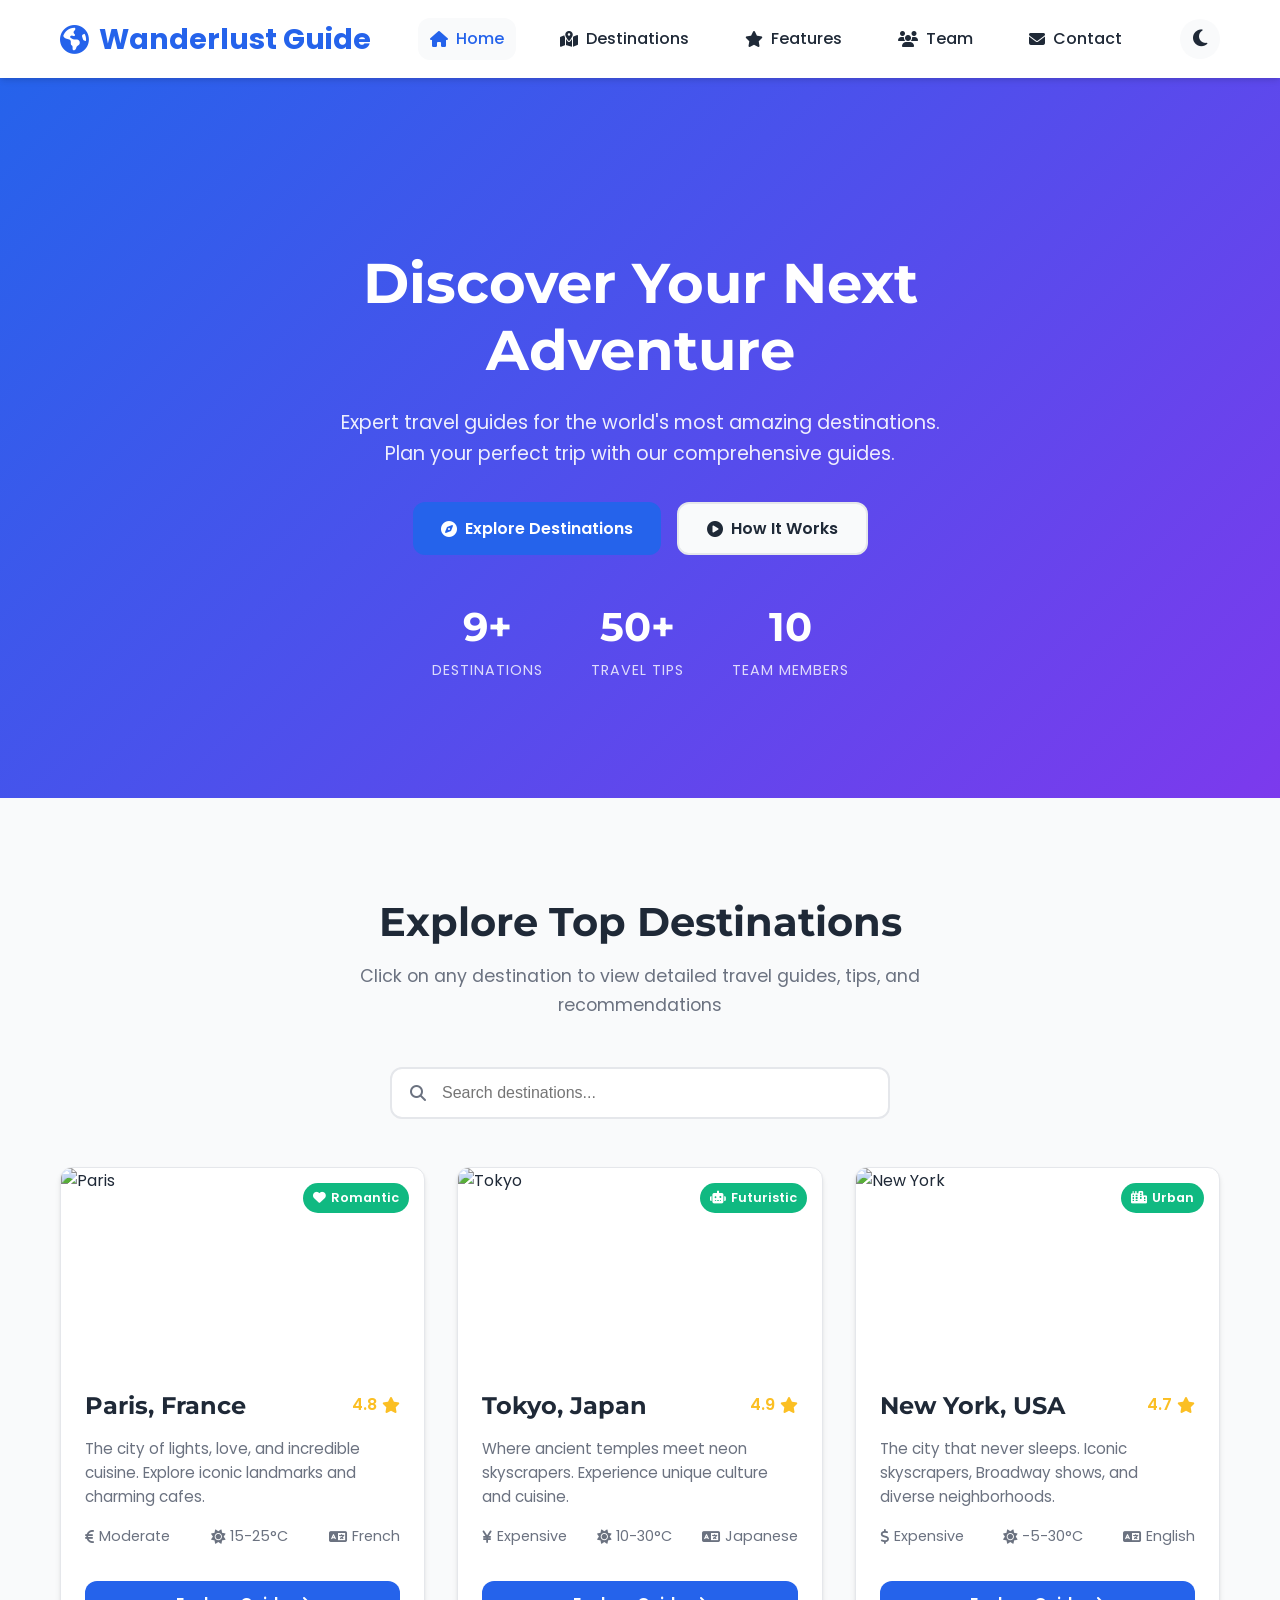
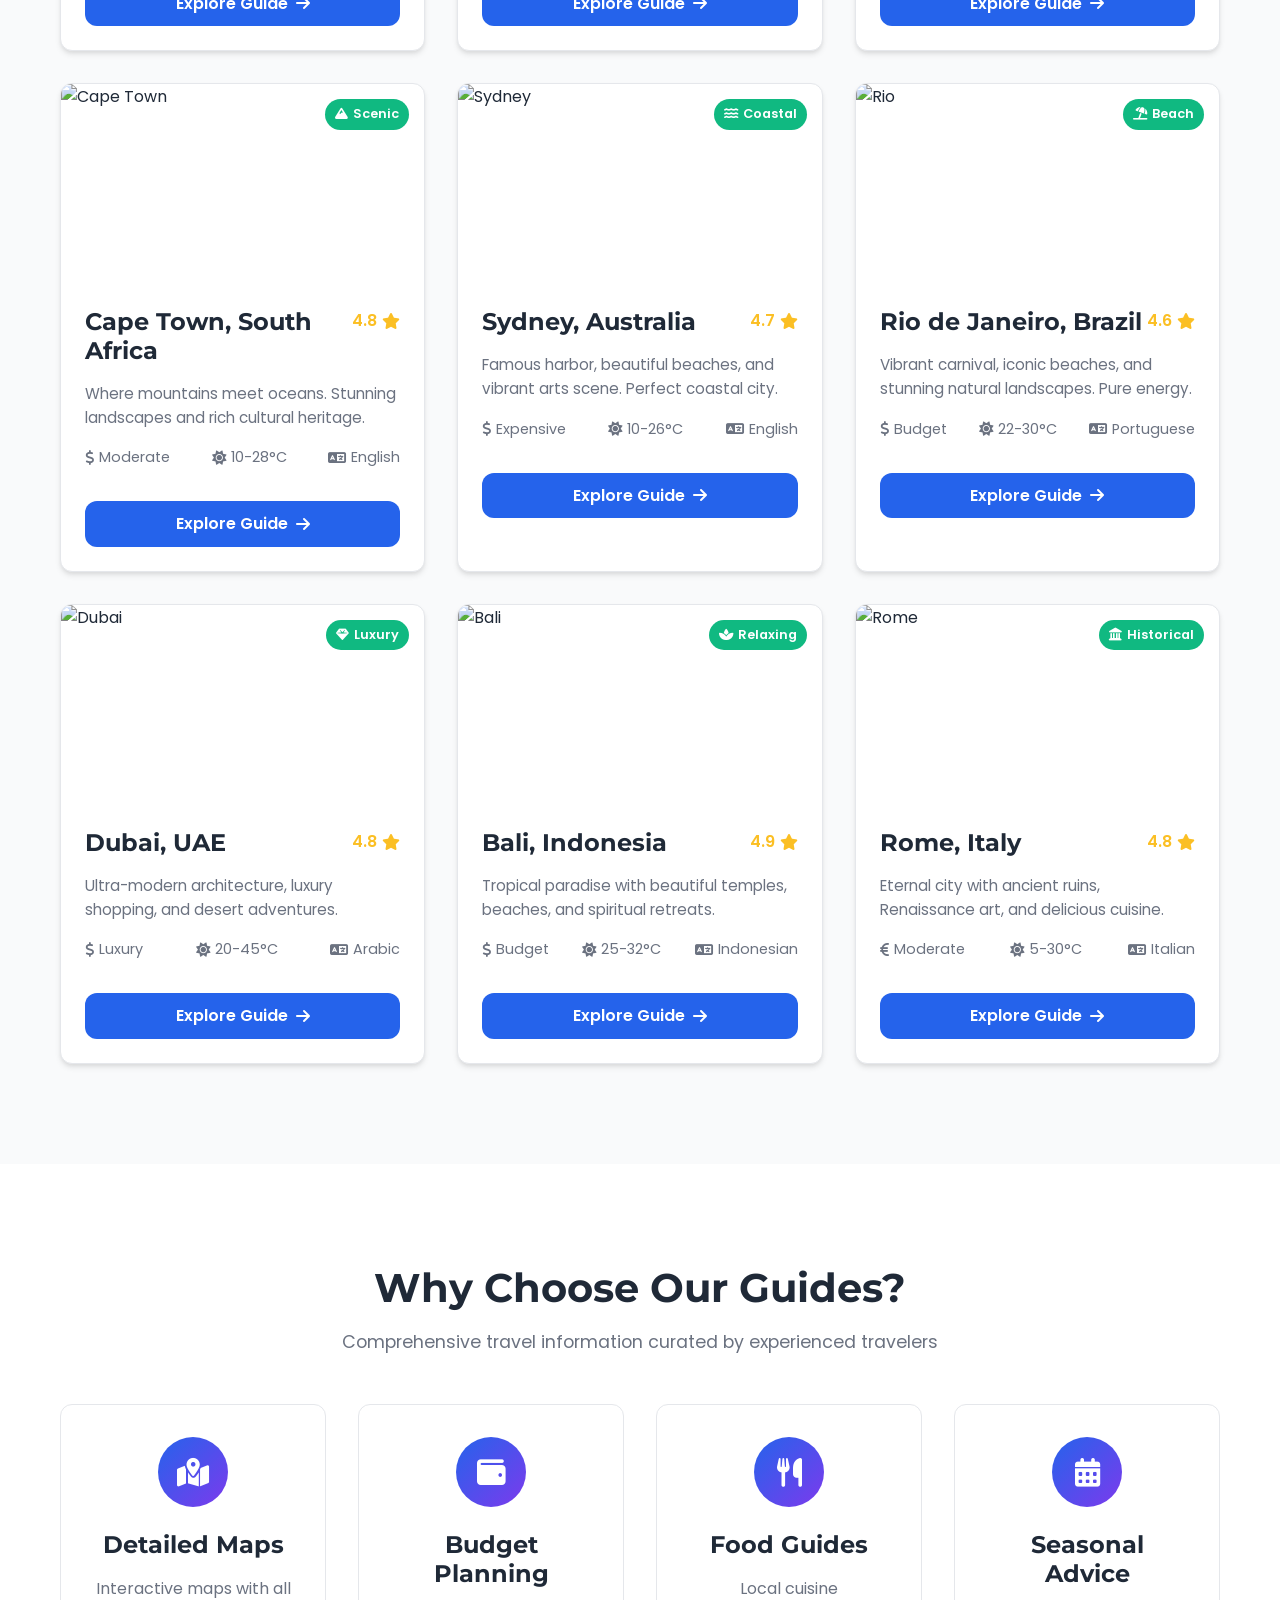
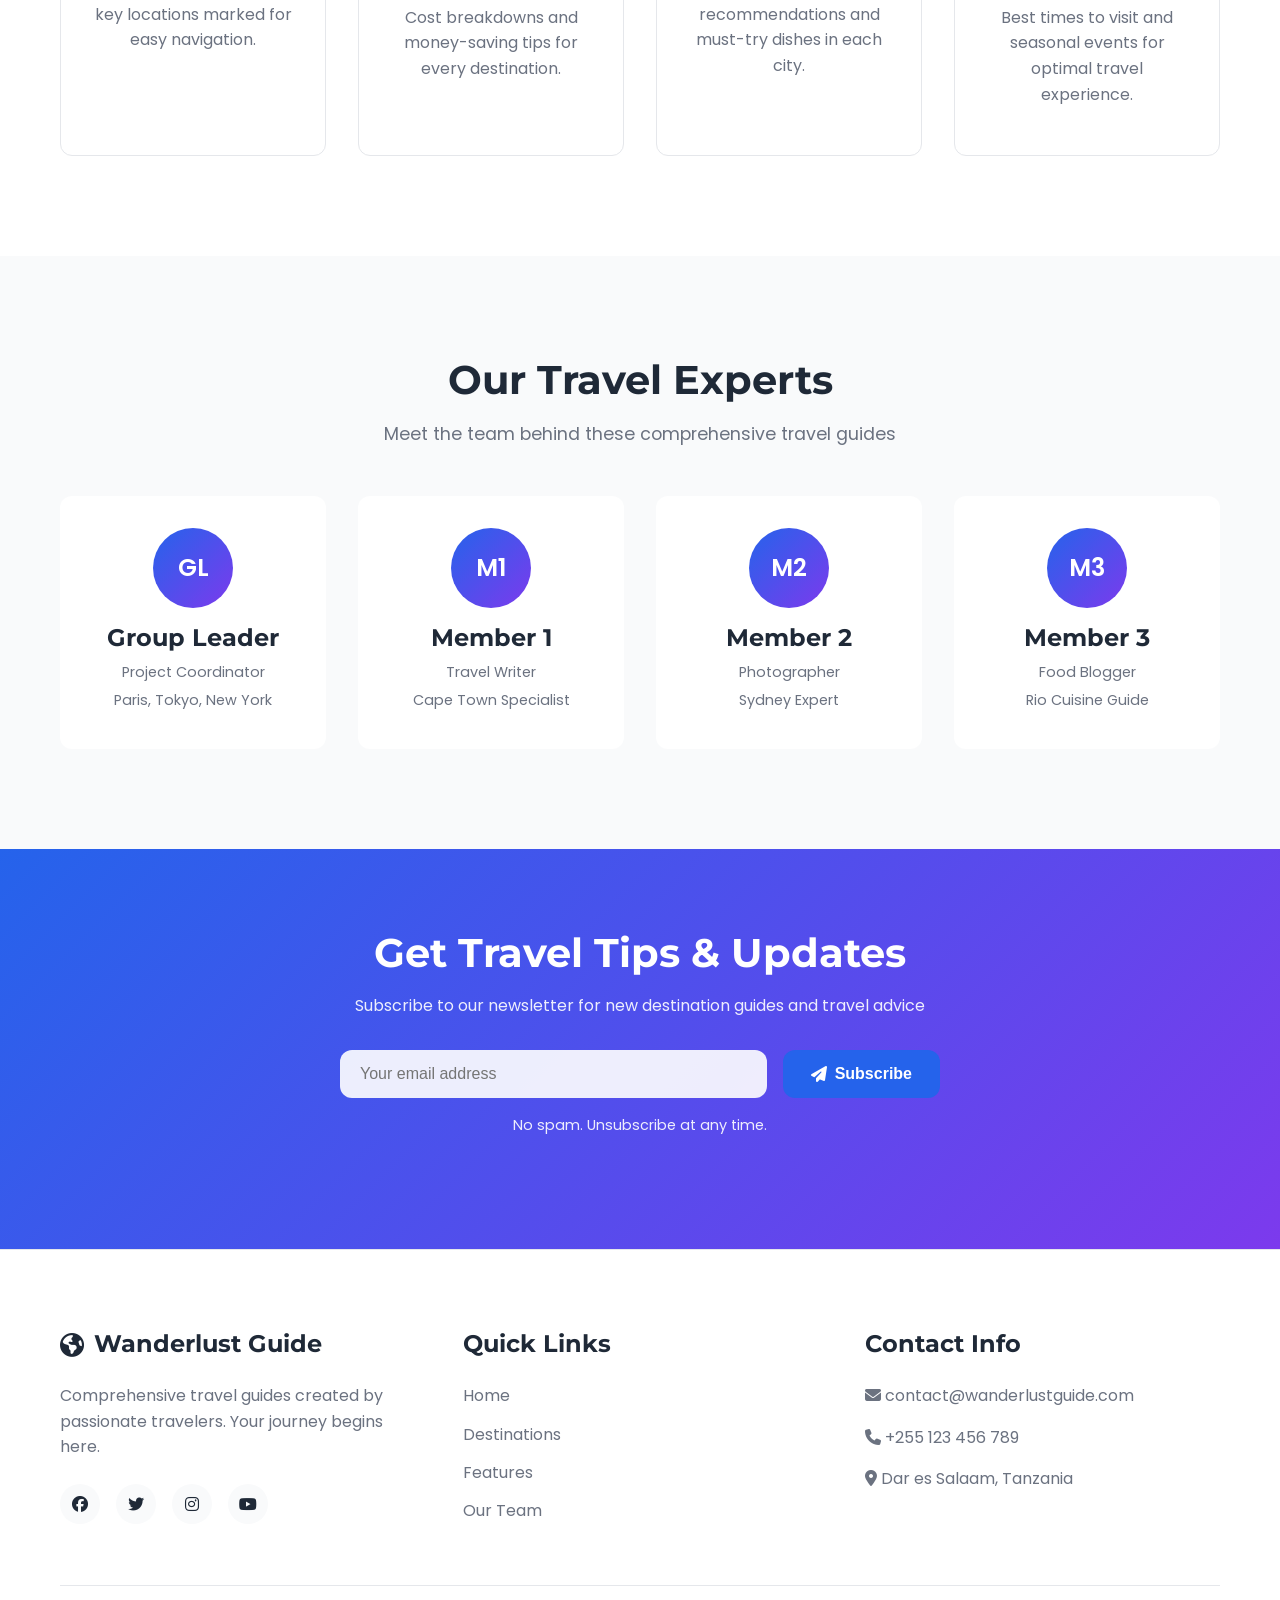
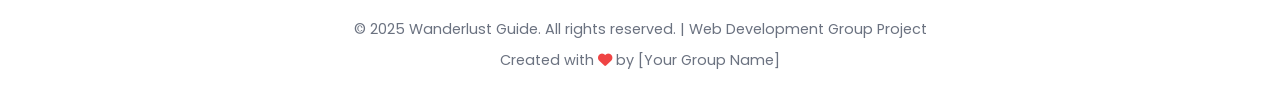
==== index.html @ 5a11998e "wonderlast guide" ====
<!DOCTYPE html>
<html lang="en">
<head>
    <meta charset="UTF-8">
    <meta name="viewport" content="width=device-width, initial-scale=1.0">
    <title>Wanderlust Guide | Discover the World</title>
    <link rel="stylesheet" href="style.css">
    <link rel="stylesheet" href="https://cdnjs.cloudflare.com/ajax/libs/font-awesome/6.4.0/css/all.min.css">
    <link rel="preconnect" href="https://fonts.googleapis.com">
    <link rel="preconnect" href="https://fonts.gstatic.com" crossorigin>
    <link href="https://fonts.googleapis.com/css2?family=Poppins:wght@300;400;500;600;700&family=Montserrat:wght@400;600;700&display=swap" rel="stylesheet">
</head>
<body>
    <!-- Navigation -->
    <nav class="navbar">
        <div class="container">
            <a href="index.html" class="logo">
                <i class="fas fa-globe-americas"></i> Wanderlust Guide
            </a>
            <div class="nav-toggle" id="navToggle">
                <i class="fas fa-bars"></i>
            </div>
            <ul class="nav-links" id="navLinks">
                <li><a href="index.html" class="active"><i class="fas fa-home"></i> Home</a></li>
                <li><a href="#destinations"><i class="fas fa-map-marked-alt"></i> Destinations</a></li>
                <li><a href="#features"><i class="fas fa-star"></i> Features</a></li>
                <li><a href="#about"><i class="fas fa-users"></i> Team</a></li>
                <li><a href="#contact"><i class="fas fa-envelope"></i> Contact</a></li>
            </ul>
            <div class="theme-toggle" id="themeToggle">
                <i class="fas fa-moon"></i>
            </div>
        </div>
    </nav>

    <!-- Hero Section -->
    <header class="hero">
        <div class="hero-content">
            <h1 class="hero-title">Discover Your Next Adventure</h1>
            <p class="hero-subtitle">Expert travel guides for the world's most amazing destinations. Plan your perfect trip with our comprehensive guides.</p>
            <div class="hero-buttons">
                <a href="#destinations" class="btn btn-primary">
                    <i class="fas fa-compass"></i> Explore Destinations
                </a>
                <a href="#features" class="btn btn-secondary">
                    <i class="fas fa-play-circle"></i> How It Works
                </a>
            </div>
        </div>
        <div class="hero-stats">
            <div class="stat">
                <h3>9+</h3>
                <p>Destinations</p>
            </div>
            <div class="stat">
                <h3>50+</h3>
                <p>Travel Tips</p>
            </div>
            <div class="stat">
                <h3>10</h3>
                <p>Team Members</p>
            </div>
        </div>
    </header>

    <!-- Destinations Grid -->
    <section id="destinations" class="destinations">
        <div class="container">
            <div class="section-header">
                <h2>Explore Top Destinations</h2>
                <p>Click on any destination to view detailed travel guides, tips, and recommendations</p>
            </div>
            
            <div class="search-box">
                <input type="text" id="searchInput" placeholder="Search destinations...">
                <i class="fas fa-search"></i>
            </div>
            
            <div class="grid" id="destinationsGrid">
                <!-- Paris -->
                <div class="card" data-city="paris">
                    <div class="card-image">
                        <img src="https://images.unsplash.com/photo-1502602898657-3e91760cbb34?ixlib=rb-4.0.3&auto=format&fit=crop&w=600&q=80" alt="Paris">
                        <div class="card-badge">
                            <i class="fas fa-heart"></i> Romantic
                        </div>
                    </div>
                    <div class="card-content">
                        <div class="card-header">
                            <h3>Paris, France</h3>
                            <span class="rating">4.8 <i class="fas fa-star"></i></span>
                        </div>
                        <p class="card-description">The city of lights, love, and incredible cuisine. Explore iconic landmarks and charming cafes.</p>
                        <div class="card-details">
                            <span><i class="fas fa-euro-sign"></i> Moderate</span>
                            <span><i class="fas fa-sun"></i> 15-25°C</span>
                            <span><i class="fas fa-language"></i> French</span>
                        </div>
                        <a href="pages/paris.html" class="btn-card">
                            Explore Guide <i class="fas fa-arrow-right"></i>
                        </a>
                    </div>
                </div>

                <!-- Tokyo -->
                <div class="card" data-city="tokyo">
                    <div class="card-image">
                        <img src="https://images.unsplash.com/photo-1540959733332-eab4deabeeaf?ixlib=rb-4.0.3&auto=format&fit=crop&w=600&q=80" alt="Tokyo">
                        <div class="card-badge">
                            <i class="fas fa-robot"></i> Futuristic
                        </div>
                    </div>
                    <div class="card-content">
                        <div class="card-header">
                            <h3>Tokyo, Japan</h3>
                            <span class="rating">4.9 <i class="fas fa-star"></i></span>
                        </div>
                        <p class="card-description">Where ancient temples meet neon skyscrapers. Experience unique culture and cuisine.</p>
                        <div class="card-details">
                            <span><i class="fas fa-yen-sign"></i> Expensive</span>
                            <span><i class="fas fa-sun"></i> 10-30°C</span>
                            <span><i class="fas fa-language"></i> Japanese</span>
                        </div>
                        <a href="pages/tokyo.html" class="btn-card">
                            Explore Guide <i class="fas fa-arrow-right"></i>
                        </a>
                    </div>
                </div>

                <!-- New York -->
                <div class="card" data-city="new york">
                    <div class="card-image">
                        <img src="https://images.unsplash.com/photo-1496442226666-8d4d0e62e6e9?ixlib=rb-4.0.3&auto=format&fit=crop&w=600&q=80" alt="New York">
                        <div class="card-badge">
                            <i class="fas fa-city"></i> Urban
                        </div>
                    </div>
                    <div class="card-content">
                        <div class="card-header">
                            <h3>New York, USA</h3>
                            <span class="rating">4.7 <i class="fas fa-star"></i></span>
                        </div>
                        <p class="card-description">The city that never sleeps. Iconic skyscrapers, Broadway shows, and diverse neighborhoods.</p>
                        <div class="card-details">
                            <span><i class="fas fa-dollar-sign"></i> Expensive</span>
                            <span><i class="fas fa-sun"></i> -5-30°C</span>
                            <span><i class="fas fa-language"></i> English</span>
                        </div>
                        <a href="pages/newyork.html" class="btn-card">
                            Explore Guide <i class="fas fa-arrow-right"></i>
                        </a>
                    </div>
                </div>

                <!-- Cape Town -->
                <div class="card" data-city="cape town">
                    <div class="card-image">
                        <img src="https://images.unsplash.com/photo-1516035069371-29a1b244cc32?ixlib=rb-4.0.3&auto=format&fit=crop&w=600&q=80" alt="Cape Town">
                        <div class="card-badge">
                            <i class="fas fa-mountain"></i> Scenic
                        </div>
                    </div>
                    <div class="card-content">
                        <div class="card-header">
                            <h3>Cape Town, South Africa</h3>
                            <span class="rating">4.8 <i class="fas fa-star"></i></span>
                        </div>
                        <p class="card-description">Where mountains meet oceans. Stunning landscapes and rich cultural heritage.</p>
                        <div class="card-details">
                            <span><i class="fas fa-dollar-sign"></i> Moderate</span>
                            <span><i class="fas fa-sun"></i> 10-28°C</span>
                            <span><i class="fas fa-language"></i> English</span>
                        </div>
                        <a href="pages/capetown.html" class="btn-card">
                            Explore Guide <i class="fas fa-arrow-right"></i>
                        </a>
                    </div>
                </div>

                <!-- Sydney -->
                <div class="card" data-city="sydney">
                    <div class="card-image">
                        <img src="https://images.unsplash.com/photo-1506973035872-a4ec16b8e8d9?ixlib=rb-4.0.3&auto=format&fit=crop&w=600&q=80" alt="Sydney">
                        <div class="card-badge">
                            <i class="fas fa-water"></i> Coastal
                        </div>
                    </div>
                    <div class="card-content">
                        <div class="card-header">
                            <h3>Sydney, Australia</h3>
                            <span class="rating">4.7 <i class="fas fa-star"></i></span>
                        </div>
                        <p class="card-description">Famous harbor, beautiful beaches, and vibrant arts scene. Perfect coastal city.</p>
                        <div class="card-details">
                            <span><i class="fas fa-dollar-sign"></i> Expensive</span>
                            <span><i class="fas fa-sun"></i> 10-26°C</span>
                            <span><i class="fas fa-language"></i> English</span>
                        </div>
                        <a href="pages/sydney.html" class="btn-card">
                            Explore Guide <i class="fas fa-arrow-right"></i>
                        </a>
                    </div>
                </div>

                <!-- Rio de Janeiro -->
                <div class="card" data-city="rio">
                    <div class="card-image">
                        <img src="https://images.unsplash.com/photo-1483729558449-99ef09a8c325?ixlib=rb-4.0.3&auto=format&fit=crop&w=600&q=80" alt="Rio">
                        <div class="card-badge">
                            <i class="fas fa-umbrella-beach"></i> Beach
                        </div>
                    </div>
                    <div class="card-content">
                        <div class="card-header">
                            <h3>Rio de Janeiro, Brazil</h3>
                            <span class="rating">4.6 <i class="fas fa-star"></i></span>
                        </div>
                        <p class="card-description">Vibrant carnival, iconic beaches, and stunning natural landscapes. Pure energy.</p>
                        <div class="card-details">
                            <span><i class="fas fa-dollar-sign"></i> Budget</span>
                            <span><i class="fas fa-sun"></i> 22-30°C</span>
                            <span><i class="fas fa-language"></i> Portuguese</span>
                        </div>
                        <a href="pages/rio.html" class="btn-card">
                            Explore Guide <i class="fas fa-arrow-right"></i>
                        </a>
                    </div>
                </div>

                <!-- Dubai -->
                <div class="card" data-city="dubai">
                    <div class="card-image">
                        <img src="https://images.unsplash.com/photo-1512453979798-5ea266f8880c?ixlib=rb-4.0.3&auto=format&fit=crop&w=600&q=80" alt="Dubai">
                        <div class="card-badge">
                            <i class="fas fa-gem"></i> Luxury
                        </div>
                    </div>
                    <div class="card-content">
                        <div class="card-header">
                            <h3>Dubai, UAE</h3>
                            <span class="rating">4.8 <i class="fas fa-star"></i></span>
                        </div>
                        <p class="card-description">Ultra-modern architecture, luxury shopping, and desert adventures.</p>
                        <div class="card-details">
                            <span><i class="fas fa-dollar-sign"></i> Luxury</span>
                            <span><i class="fas fa-sun"></i> 20-45°C</span>
                            <span><i class="fas fa-language"></i> Arabic</span>
                        </div>
                        <a href="pages/dubai.html" class="btn-card">
                            Explore Guide <i class="fas fa-arrow-right"></i>
                        </a>
                    </div>
                </div>

                <!-- Bali -->
                <div class="card" data-city="bali">
                    <div class="card-image">
                        <img src="https://images.unsplash.com/photo-1537953773345-d172ccf13cf1?ixlib=rb-4.0.3&auto=format&fit=crop&w=600&q=80" alt="Bali">
                        <div class="card-badge">
                            <i class="fas fa-spa"></i> Relaxing
                        </div>
                    </div>
                    <div class="card-content">
                        <div class="card-header">
                            <h3>Bali, Indonesia</h3>
                            <span class="rating">4.9 <i class="fas fa-star"></i></span>
                        </div>
                        <p class="card-description">Tropical paradise with beautiful temples, beaches, and spiritual retreats.</p>
                        <div class="card-details">
                            <span><i class="fas fa-dollar-sign"></i> Budget</span>
                            <span><i class="fas fa-sun"></i> 25-32°C</span>
                            <span><i class="fas fa-language"></i> Indonesian</span>
                        </div>
                        <a href="pages/bali.html" class="btn-card">
                            Explore Guide <i class="fas fa-arrow-right"></i>
                        </a>
                    </div>
                </div>

                <!-- Rome -->
                <div class="card" data-city="rome">
                    <div class="card-image">
                        <img src="https://images.unsplash.com/photo-1552832230-c0197dd311b5?ixlib=rb-4.0.3&auto=format&fit=crop&w=600&q=80" alt="Rome">
                        <div class="card-badge">
                            <i class="fas fa-landmark"></i> Historical
                        </div>
                    </div>
                    <div class="card-content">
                        <div class="card-header">
                            <h3>Rome, Italy</h3>
                            <span class="rating">4.8 <i class="fas fa-star"></i></span>
                        </div>
                        <p class="card-description">Eternal city with ancient ruins, Renaissance art, and delicious cuisine.</p>
                        <div class="card-details">
                            <span><i class="fas fa-euro-sign"></i> Moderate</span>
                            <span><i class="fas fa-sun"></i> 5-30°C</span>
                            <span><i class="fas fa-language"></i> Italian</span>
                        </div>
                        <a href="pages/rome.html" class="btn-card">
                            Explore Guide <i class="fas fa-arrow-right"></i>
                        </a>
                    </div>
                </div>
            </div>
        </div>
    </section>

    <!-- Features Section -->
    <section id="features" class="features">
        <div class="container">
            <div class="section-header">
                <h2>Why Choose Our Guides?</h2>
                <p>Comprehensive travel information curated by experienced travelers</p>
            </div>
            <div class="features-grid">
                <div class="feature-card">
                    <div class="feature-icon">
                        <i class="fas fa-map-marked-alt"></i>
                    </div>
                    <h3>Detailed Maps</h3>
                    <p>Interactive maps with all key locations marked for easy navigation.</p>
                </div>
                <div class="feature-card">
                    <div class="feature-icon">
                        <i class="fas fa-wallet"></i>
                    </div>
                    <h3>Budget Planning</h3>
                    <p>Cost breakdowns and money-saving tips for every destination.</p>
                </div>
                <div class="feature-card">
                    <div class="feature-icon">
                        <i class="fas fa-utensils"></i>
                    </div>
                    <h3>Food Guides</h3>
                    <p>Local cuisine recommendations and must-try dishes in each city.</p>
                </div>
                <div class="feature-card">
                    <div class="feature-icon">
                        <i class="fas fa-calendar-alt"></i>
                    </div>
                    <h3>Seasonal Advice</h3>
                    <p>Best times to visit and seasonal events for optimal travel experience.</p>
                </div>
            </div>
        </div>
    </section>

    <!-- Team Section -->
    <section id="about" class="team">
        <div class="container">
            <div class="section-header">
                <h2>Our Travel Experts</h2>
                <p>Meet the team behind these comprehensive travel guides</p>
            </div>
            <div class="team-grid">
                <div class="team-member">
                    <div class="member-avatar">GL</div>
                    <h3>Group Leader</h3>
                    <p>Project Coordinator</p>
                    <p>Paris, Tokyo, New York</p>
                </div>
                <div class="team-member">
                    <div class="member-avatar">M1</div>
                    <h3>Member 1</h3>
                    <p>Travel Writer</p>
                    <p>Cape Town Specialist</p>
                </div>
                <div class="team-member">
                    <div class="member-avatar">M2</div>
                    <h3>Member 2</h3>
                    <p>Photographer</p>
                    <p>Sydney Expert</p>
                </div>
                <div class="team-member">
                    <div class="member-avatar">M3</div>
                    <h3>Member 3</h3>
                    <p>Food Blogger</p>
                    <p>Rio Cuisine Guide</p>
                </div>
                <!-- Add more team members as needed -->
            </div>
        </div>
    </section>

    <!-- Newsletter -->
    <section class="newsletter">
        <div class="container">
            <div class="newsletter-content">
                <h2>Get Travel Tips & Updates</h2>
                <p>Subscribe to our newsletter for new destination guides and travel advice</p>
                <form id="newsletterForm">
                    <input type="email" placeholder="Your email address" required>
                    <button type="submit" class="btn btn-primary">
                        <i class="fas fa-paper-plane"></i> Subscribe
                    </button>
                </form>
                <p class="newsletter-note">No spam. Unsubscribe at any time.</p>
            </div>
        </div>
    </section>

    <!-- Footer -->
    <footer id="contact">
        <div class="container">
            <div class="footer-content">
                <div class="footer-section">
                    <h3><i class="fas fa-globe-americas"></i> Wanderlust Guide</h3>
                    <p>Comprehensive travel guides created by passionate travelers. Your journey begins here.</p>
                    <div class="social-links">
                        <a href="#"><i class="fab fa-facebook"></i></a>
                        <a href="#"><i class="fab fa-twitter"></i></a>
                        <a href="#"><i class="fab fa-instagram"></i></a>
                        <a href="#"><i class="fab fa-youtube"></i></a>
                    </div>
                </div>
                <div class="footer-section">
                    <h3>Quick Links</h3>
                    <ul>
                        <li><a href="index.html">Home</a></li>
                        <li><a href="#destinations">Destinations</a></li>
                        <li><a href="#features">Features</a></li>
                        <li><a href="#about">Our Team</a></li>
                    </ul>
                </div>
                <div class="footer-section">
                    <h3>Contact Info</h3>
                    <p><i class="fas fa-envelope"></i> contact@wanderlustguide.com</p>
                    <p><i class="fas fa-phone"></i> +255 123 456 789</p>
                    <p><i class="fas fa-map-marker-alt"></i> Dar es Salaam, Tanzania</p>
                </div>
            </div>
            <div class="footer-bottom">
                <p>&copy; 2025 Wanderlust Guide. All rights reserved. | Web Development Group Project</p>
                <p>Created with <i class="fas fa-heart"></i> by [Your Group Name]</p>
            </div>
        </div>
    </footer>

    <script src="script.js"></script>
</body>
</html>
---- style.css ----
/* ===== BASE STYLES ===== */
:root {
    --primary-color: #2563eb;
    --secondary-color: #7c3aed;
    --accent-color: #10b981;
    --text-color: #1f2937;
    --text-light: #6b7280;
    --bg-color: #ffffff;
    --bg-secondary: #f9fafb;
    --bg-card: #ffffff;
    --border-color: #e5e7eb;
    --shadow: 0 4px 6px -1px rgba(0, 0, 0, 0.1), 0 2px 4px -1px rgba(0, 0, 0, 0.06);
    --radius: 12px;
    --transition: all 0.3s ease;
}

[data-theme="dark"] {
    --primary-color: #3b82f6;
    --secondary-color: #8b5cf6;
    --accent-color: #10b981;
    --text-color: #f9fafb;
    --text-light: #d1d5db;
    --bg-color: #111827;
    --bg-secondary: #1f2937;
    --bg-card: #1f2937;
    --border-color: #374151;
    --shadow: 0 4px 6px -1px rgba(0, 0, 0, 0.3);
}

* {
    margin: 0;
    padding: 0;
    box-sizing: border-box;
}

html {
    scroll-behavior: smooth;
}

body {
    font-family: 'Poppins', sans-serif;
    line-height: 1.6;
    color: var(--text-color);
    background-color: var(--bg-color);
    transition: var(--transition);
}

.container {
    width: 100%;
    max-width: 1200px;
    margin: 0 auto;
    padding: 0 20px;
}

/* ===== TYPOGRAPHY ===== */
h1, h2, h3, h4 {
    font-family: 'Montserrat', sans-serif;
    font-weight: 700;
    line-height: 1.2;
}

h1 {
    font-size: 3.5rem;
    margin-bottom: 1rem;
}

h2 {
    font-size: 2.5rem;
    margin-bottom: 1rem;
}

h3 {
    font-size: 1.5rem;
    margin-bottom: 0.5rem;
}

p {
    margin-bottom: 1rem;
    color: var(--text-light);
}

.section-header {
    text-align: center;
    margin-bottom: 3rem;
}

.section-header h2 {
    color: var(--text-color);
    margin-bottom: 1rem;
}

.section-header p {
    max-width: 600px;
    margin: 0 auto;
    font-size: 1.1rem;
}

/* ===== BUTTONS ===== */
.btn {
    display: inline-flex;
    align-items: center;
    justify-content: center;
    gap: 8px;
    padding: 12px 28px;
    border-radius: var(--radius);
    font-weight: 600;
    text-decoration: none;
    border: none;
    cursor: pointer;
    transition: var(--transition);
    font-size: 1rem;
}

.btn-primary {
    background-color: var(--primary-color);
    color: white;
}

.btn-primary:hover {
    background-color: #1d4ed8;
    transform: translateY(-2px);
    box-shadow: 0 10px 20px rgba(37, 99, 235, 0.2);
}

.btn-secondary {
    background-color: var(--bg-secondary);
    color: var(--text-color);
    border: 2px solid var(--border-color);
}

.btn-secondary:hover {
    background-color: var(--border-color);
    transform: translateY(-2px);
}

.btn-card {
    display: inline-flex;
    align-items: center;
    justify-content: center;
    gap: 8px;
    padding: 10px 20px;
    background-color: var(--primary-color);
    color: white;
    border-radius: var(--radius);
    text-decoration: none;
    font-weight: 600;
    transition: var(--transition);
    width: 100%;
    margin-top: 1rem;
}

.btn-card:hover {
    background-color: #1d4ed8;
    transform: translateY(-2px);
}

/* ===== NAVBAR ===== */
.navbar {
    background-color: var(--bg-color);
    box-shadow: var(--shadow);
    position: fixed;
    top: 0;
    width: 100%;
    z-index: 1000;
    padding: 1rem 0;
}

.navbar .container {
    display: flex;
    justify-content: space-between;
    align-items: center;
}

.logo {
    font-size: 1.8rem;
    font-weight: 700;
    color: var(--primary-color);
    text-decoration: none;
    display: flex;
    align-items: center;
    gap: 10px;
}

.nav-links {
    display: flex;
    list-style: none;
    gap: 2rem;
}

.nav-links a {
    text-decoration: none;
    color: var(--text-color);
    font-weight: 500;
    display: flex;
    align-items: center;
    gap: 8px;
    transition: var(--transition);
    padding: 8px 12px;
    border-radius: var(--radius);
}

.nav-links a:hover,
.nav-links a.active {
    background-color: var(--bg-secondary);
    color: var(--primary-color);
}

.nav-toggle {
    display: none;
    font-size: 1.5rem;
    cursor: pointer;
    color: var(--text-color);
}

.theme-toggle {
    cursor: pointer;
    font-size: 1.2rem;
    color: var(--text-color);
    padding: 8px;
    border-radius: 50%;
    background-color: var(--bg-secondary);
    width: 40px;
    height: 40px;
    display: flex;
    align-items: center;
    justify-content: center;
}

/* ===== HERO SECTION ===== */
.hero {
    padding: 180px 0 100px;
    background: linear-gradient(135deg, var(--primary-color) 0%, var(--secondary-color) 100%);
    color: white;
    position: relative;
    overflow: hidden;
    margin-top: 70px;
}

.hero::before {
    content: '';
    position: absolute;
    top: 0;
    left: 0;
    right: 0;
    bottom: 0;
    background: url('https://images.unsplash.com/photo-1488646953014-85cb44e25828?ixlib=rb-4.0.3&auto=format&fit=crop&w=1600&q=80') center/cover;
    opacity: 0.1;
}

.hero-content {
    text-align: center;
    max-width: 800px;
    margin: 0 auto;
    position: relative;
    z-index: 1;
}

.hero-title {
    font-size: 3.5rem;
    margin-bottom: 1.5rem;
    color: white;
}

.hero-subtitle {
    font-size: 1.2rem;
    margin-bottom: 2rem;
    color: rgba(255, 255, 255, 0.9);
    max-width: 600px;
    margin-left: auto;
    margin-right: auto;
}

.hero-buttons {
    display: flex;
    gap: 1rem;
    justify-content: center;
    margin-bottom: 3rem;
}

.hero-stats {
    display: flex;
    justify-content: center;
    gap: 3rem;
    margin-top: 2rem;
}

.stat {
    text-align: center;
}

.stat h3 {
    font-size: 2.5rem;
    color: white;
    margin-bottom: 0.5rem;
}

.stat p {
    color: rgba(255, 255, 255, 0.8);
    font-size: 0.9rem;
    text-transform: uppercase;
    letter-spacing: 1px;
}

/* ===== DESTINATIONS SECTION ===== */
.destinations {
    padding: 100px 0;
    background-color: var(--bg-secondary);
}

.search-box {
    max-width: 500px;
    margin: 0 auto 3rem;
    position: relative;
}

.search-box input {
    width: 100%;
    padding: 15px 20px 15px 50px;
    border: 2px solid var(--border-color);
    border-radius: var(--radius);
    font-size: 1rem;
    background-color: var(--bg-color);
    color: var(--text-color);
    transition: var(--transition);
}

.search-box input:focus {
    outline: none;
    border-color: var(--primary-color);
    box-shadow: 0 0 0 3px rgba(37, 99, 235, 0.1);
}

.search-box i {
    position: absolute;
    left: 20px;
    top: 50%;
    transform: translateY(-50%);
    color: var(--text-light);
}

.grid {
    display: grid;
    grid-template-columns: repeat(auto-fill, minmax(350px, 1fr));
    gap: 2rem;
}

.card {
    background-color: var(--bg-card);
    border-radius: var(--radius);
    overflow: hidden;
    box-shadow: var(--shadow);
    transition: var(--transition);
    border: 1px solid var(--border-color);
}

.card:hover {
    transform: translateY(-10px);
    box-shadow: 0 20px 40px rgba(0, 0, 0, 0.1);
}

.card-image {
    position: relative;
    height: 200px;
    overflow: hidden;
}

.card-image img {
    width: 100%;
    height: 100%;
    object-fit: cover;
    transition: transform 0.5s ease;
}

.card:hover .card-image img {
    transform: scale(1.1);
}

.card-badge {
    position: absolute;
    top: 15px;
    right: 15px;
    background-color: var(--accent-color);
    color: white;
    padding: 5px 10px;
    border-radius: 20px;
    font-size: 0.8rem;
    font-weight: 600;
    display: flex;
    align-items: center;
    gap: 5px;
}

.card-content {
    padding: 1.5rem;
}

.card-header {
    display: flex;
    justify-content: space-between;
    align-items: flex-start;
    margin-bottom: 1rem;
}

.card-header h3 {
    margin: 0;
    color: var(--text-color);
}

.rating {
    display: flex;
    align-items: center;
    gap: 5px;
    color: #fbbf24;
    font-weight: 600;
}

.card-description {
    color: var(--text-light);
    margin-bottom: 1rem;
    font-size: 0.95rem;
}

.card-details {
    display: flex;
    justify-content: space-between;
    margin-bottom: 1rem;
    font-size: 0.9rem;
}

.card-details span {
    display: flex;
    align-items: center;
    gap: 5px;
    color: var(--text-light);
}

/* ===== FEATURES SECTION ===== */
.features {
    padding: 100px 0;
    background-color: var(--bg-color);
}

.features-grid {
    display: grid;
    grid-template-columns: repeat(auto-fit, minmax(250px, 1fr));
    gap: 2rem;
}

.feature-card {
    text-align: center;
    padding: 2rem;
    background-color: var(--bg-card);
    border-radius: var(--radius);
    border: 1px solid var(--border-color);
    transition: var(--transition);
}

.feature-card:hover {
    transform: translateY(-5px);
    box-shadow: var(--shadow);
}

.feature-icon {
    width: 70px;
    height: 70px;
    background: linear-gradient(135deg, var(--primary-color), var(--secondary-color));
    border-radius: 50%;
    display: flex;
    align-items: center;
    justify-content: center;
    margin: 0 auto 1.5rem;
    font-size: 1.8rem;
    color: white;
}

.feature-card h3 {
    margin-bottom: 1rem;
    color: var(--text-color);
}

/* ===== TEAM SECTION ===== */
.team {
    padding: 100px 0;
    background-color: var(--bg-secondary);
}

.team-grid {
    display: grid;
    grid-template-columns: repeat(auto-fit, minmax(200px, 1fr));
    gap: 2rem;
}

.team-member {
    text-align: center;
    padding: 2rem;
    background-color: var(--bg-card);
    border-radius: var(--radius);
    transition: var(--transition);
}

.team-member:hover {
    transform: translateY(-5px);
    box-shadow: var(--shadow);
}

.member-avatar {
    width: 80px;
    height: 80px;
    background: linear-gradient(135deg, var(--primary-color), var(--secondary-color));
    border-radius: 50%;
    display: flex;
    align-items: center;
    justify-content: center;
    margin: 0 auto 1rem;
    font-size: 1.5rem;
    color: white;
    font-weight: 600;
}

.team-member h3 {
    margin-bottom: 0.5rem;
    color: var(--text-color);
}

.team-member p {
    color: var(--text-light);
    font-size: 0.9rem;
    margin-bottom: 0.3rem;
}

/* ===== NEWSLETTER ===== */
.newsletter {
    padding: 80px 0;
    background: linear-gradient(135deg, var(--primary-color) 0%, var(--secondary-color) 100%);
    color: white;
}

.newsletter-content {
    text-align: center;
    max-width: 600px;
    margin: 0 auto;
}

.newsletter h2 {
    color: white;
    margin-bottom: 1rem;
}

.newsletter p {
    color: rgba(255, 255, 255, 0.9);
    margin-bottom: 2rem;
}

#newsletterForm {
    display: flex;
    gap: 1rem;
    margin-bottom: 1rem;
}

#newsletterForm input {
    flex: 1;
    padding: 15px 20px;
    border: none;
    border-radius: var(--radius);
    font-size: 1rem;
    background-color: rgba(255, 255, 255, 0.9);
}

#newsletterForm input:focus {
    outline: none;
    background-color: white;
}

.newsletter-note {
    font-size: 0.9rem;
    color: rgba(255, 255, 255, 0.7);
}

/* ===== FOOTER ===== */
footer {
    background-color: var(--bg-card);
    padding: 80px 0 30px;
    border-top: 1px solid var(--border-color);
}

.footer-content {
    display: grid;
    grid-template-columns: repeat(auto-fit, minmax(250px, 1fr));
    gap: 3rem;
    margin-bottom: 3rem;
}

.footer-section h3 {
    margin-bottom: 1.5rem;
    color: var(--text-color);
    display: flex;
    align-items: center;
    gap: 10px;
}

.footer-section p {
    margin-bottom: 1rem;
}

.footer-section ul {
    list-style: none;
}

.footer-section ul li {
    margin-bottom: 0.8rem;
}

.footer-section ul li a {
    color: var(--text-light);
    text-decoration: none;
    transition: var(--transition);
}

.footer-section ul li a:hover {
    color: var(--primary-color);
    padding-left: 5px;
}

.social-links {
    display: flex;
    gap: 1rem;
    margin-top: 1.5rem;
}

.social-links a {
    display: flex;
    align-items: center;
    justify-content: center;
    width: 40px;
    height: 40px;
    background-color: var(--bg-secondary);
    border-radius: 50%;
    color: var(--text-color);
    text-decoration: none;
    transition: var(--transition);
}

.social-links a:hover {
    background-color: var(--primary-color);
    color: white;
    transform: translateY(-3px);
}

.footer-bottom {
    text-align: center;
    padding-top: 2rem;
    border-top: 1px solid var(--border-color);
    color: var(--text-light);
    font-size: 0.9rem;
}

.footer-bottom p {
    margin-bottom: 0.5rem;
}

.footer-bottom i {
    color: #ef4444;
}

/* ===== RESPONSIVE DESIGN ===== */
@media (max-width: 768px) {
    h1 {
        font-size: 2.5rem;
    }
    
    h2 {
        font-size: 2rem;
    }
    
    .nav-links {
        position: fixed;
        top: 70px;
        left: -100%;
        width: 100%;
        flex-direction: column;
        background-color: var(--bg-color);
        padding: 2rem;
        box-shadow: var(--shadow);
        transition: var(--transition);
        gap: 1rem;
    }
    
    .nav-links.active {
        left: 0;
    }
    
    .nav-toggle {
        display: block;
    }
    
    .hero {
        padding: 150px 0 80px;
    }
    
    .hero-title {
        font-size: 2.5rem;
    }
    
    .hero-buttons {
        flex-direction: column;
        align-items: center;
    }
    
    .hero-stats {
        flex-direction: column;
        gap: 1.5rem;
    }
    
    .grid {
        grid-template-columns: 1fr;
    }
    
    #newsletterForm {
        flex-direction: column;
    }
    
    .features-grid,
    .team-grid {
        grid-template-columns: 1fr;
    }
}

@media (max-width: 480px) {
    .container {
        padding: 0 15px;
    }
    
    h1 {
        font-size: 2rem;
    }
    
    h2 {
        font-size: 1.8rem;
    }
    
    .card-content {
        padding: 1rem;
    }
}
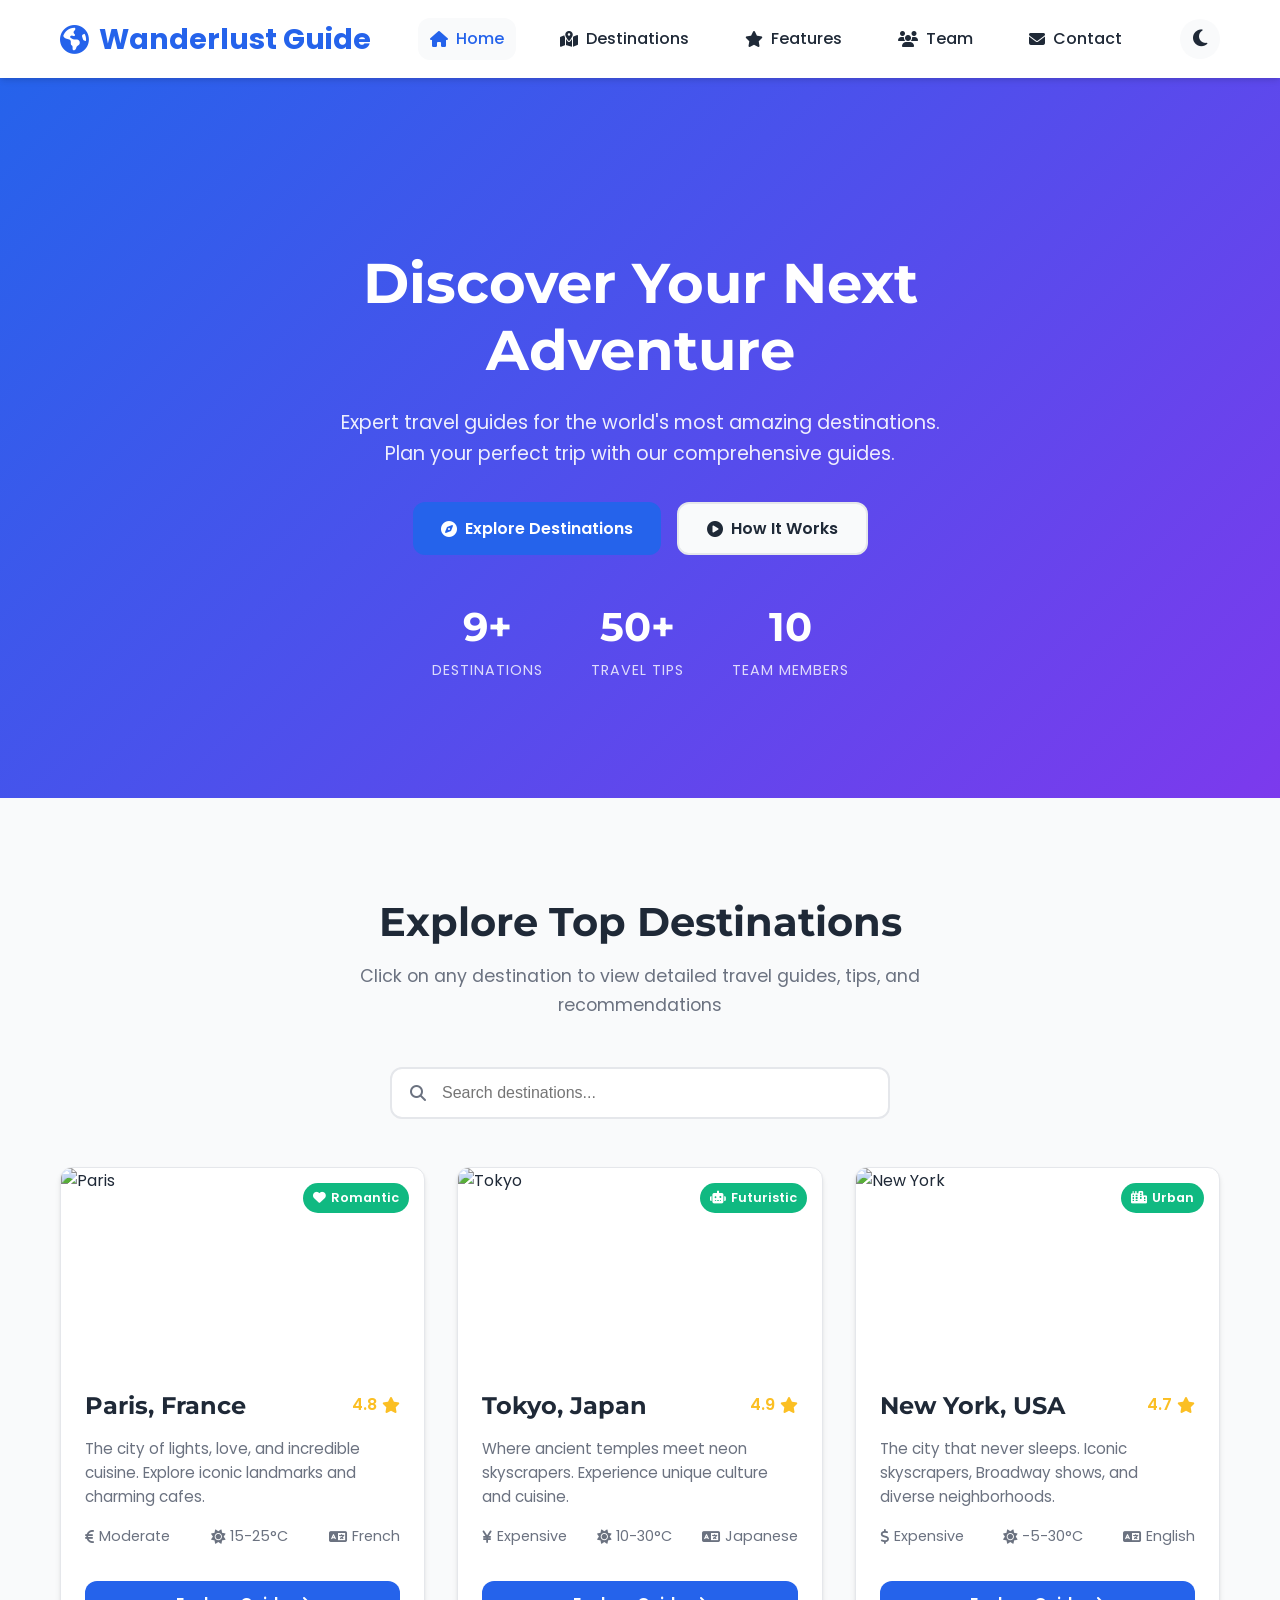
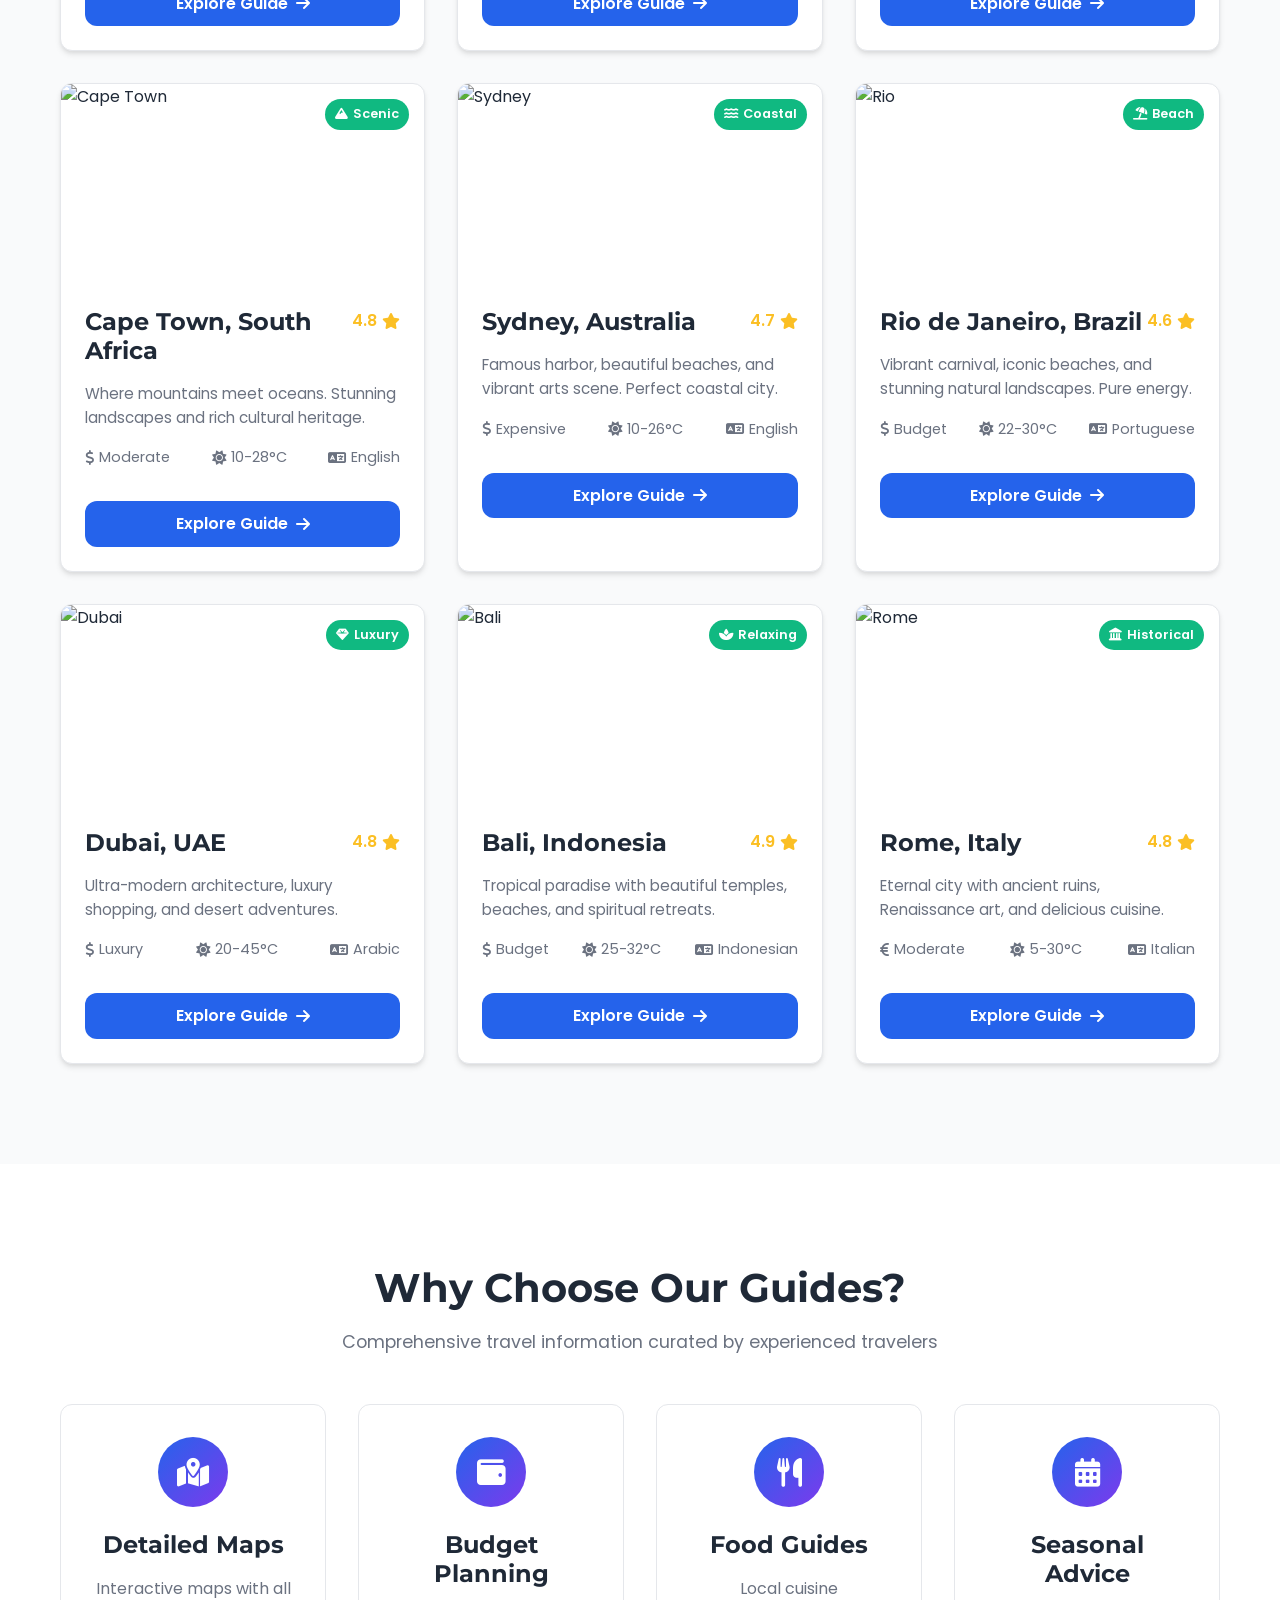
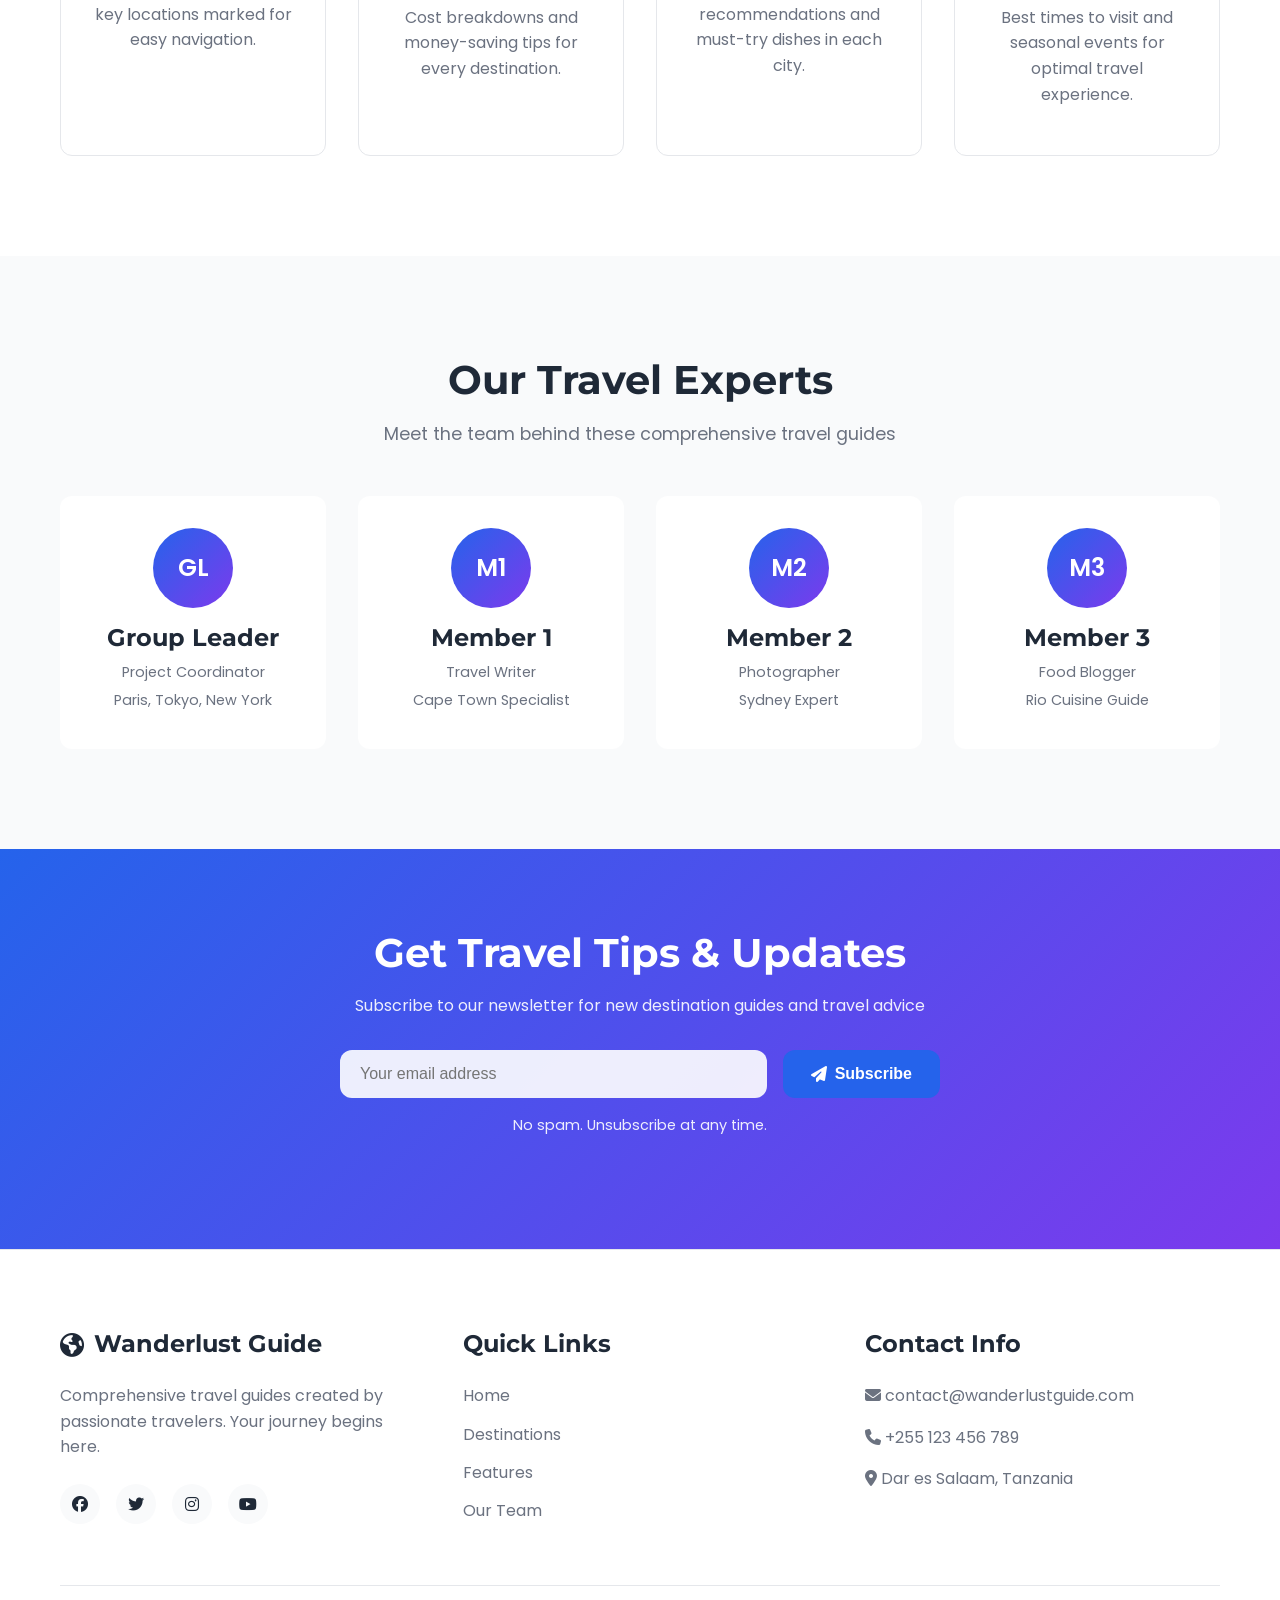
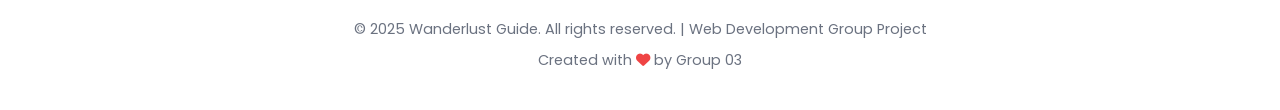
==== commit 1de81f39: "updated README" ====
--- a/index.html
+++ b/index.html
@@ -431,7 +431,7 @@
             </div>
             <div class="footer-bottom">
                 <p>&copy; 2025 Wanderlust Guide. All rights reserved. | Web Development Group Project</p>
-                <p>Created with <i class="fas fa-heart"></i> by [Your Group Name]</p>
+                <p>Created with <i class="fas fa-heart"></i> by Group 03</p>
             </div>
         </div>
     </footer>
